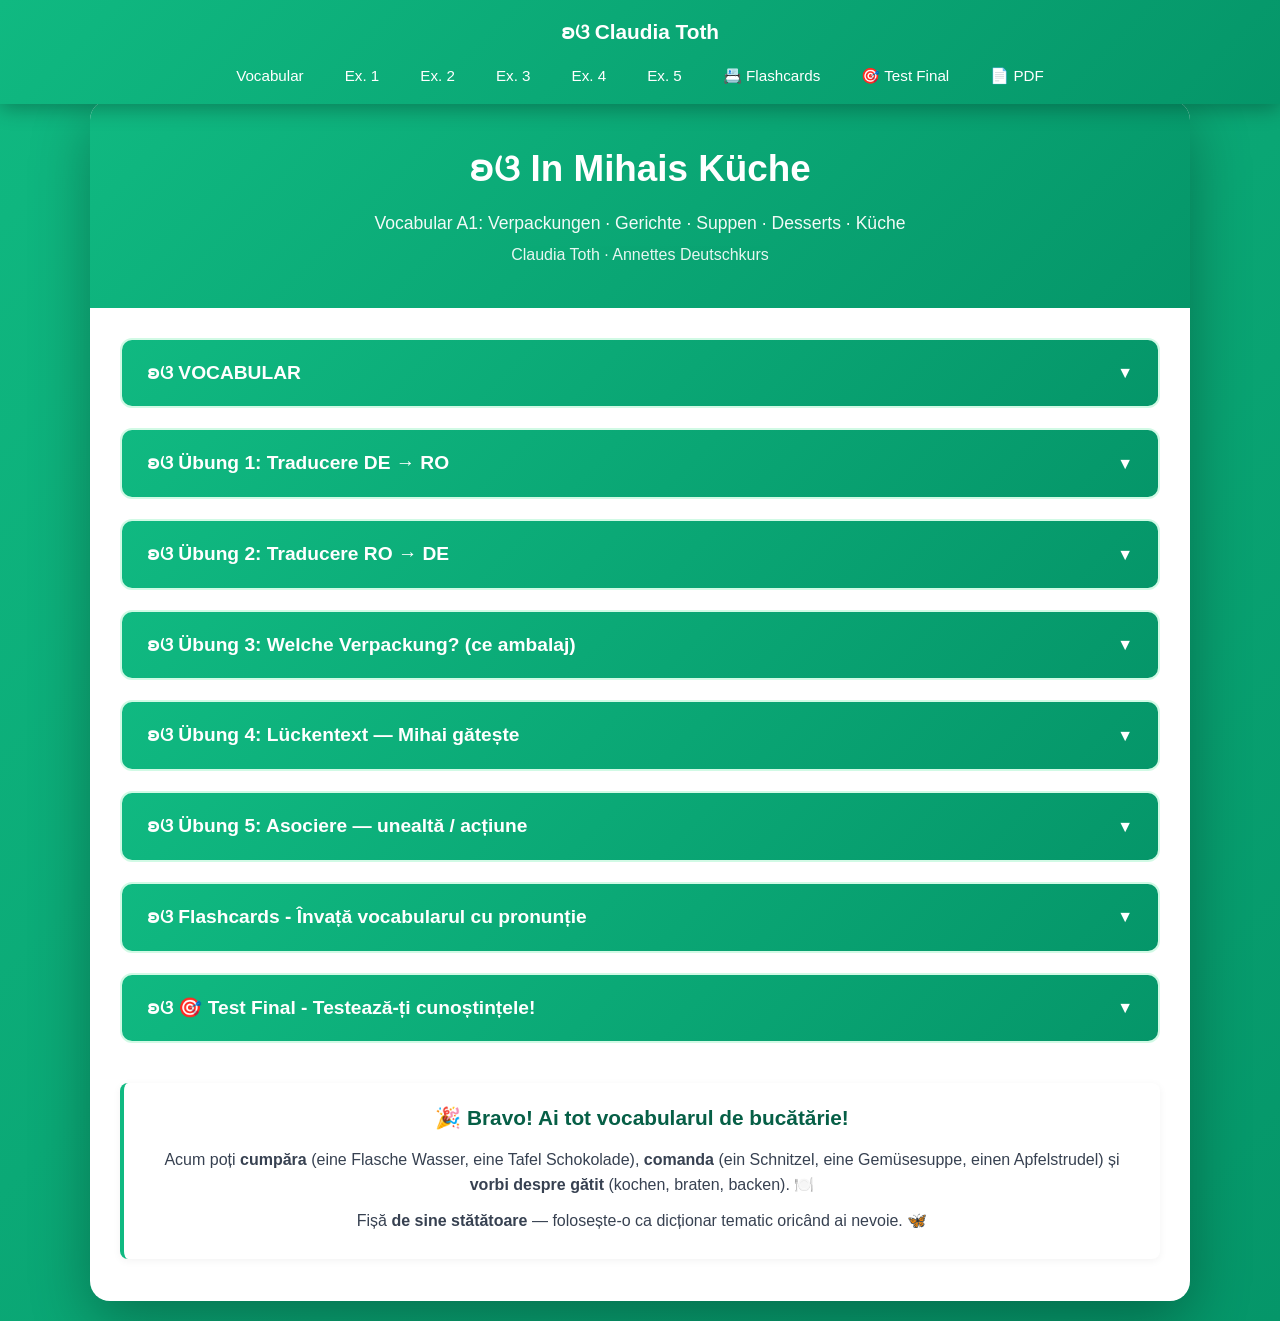
==== index.html @ 11951e8f "In Mihais Küche (A1): fișă vocabular — Verpackungen + Gerichte + Suppen + Desserts + Küche" ====
<!DOCTYPE html>
<html lang="ro">
<head>
    <meta charset="UTF-8">
    <meta name="robots" content="noindex, nofollow">
    <meta name="viewport" content="width=device-width, initial-scale=1.0">
    <title>In Mihais Küche — Essen & Verpackungen · A1 · Annettes Deutschkurs</title>
    <meta property="og:title" content="A1 — In Mihais Küche · Verpackungen, Gerichte, Suppen, Desserts · Annettes Deutschkurs">
    <meta property="og:description" content="Vocabular A1 de bucătărie: ambalaje + feluri principale + supe + deserturi + ustensile + verbe · Claudia Toth">
    <meta property="og:type" content="website">
    <meta property="og:locale" content="ro_RO">
    <meta name="description" content="Fișă A1 vocabular: Verpackungen, Hauptgerichte, Suppen, Desserts, Küchengeräte, Verben · Claudia Toth">
    <link rel="stylesheet" href="styles.css">
</head>
<body>
    <nav class="navbar">
        <a href="#top" class="navbar-logo">ʚଓ Claudia Toth</a>
        <ul class="navbar-menu">
            <li><a href="#teorie" onclick="openSection(0)">Vocabular</a></li>
            <li><a href="#ex1" onclick="openSection(1)">Ex. 1</a></li>
            <li><a href="#ex2" onclick="openSection(2)">Ex. 2</a></li>
            <li><a href="#ex3" onclick="openSection(3)">Ex. 3</a></li>
            <li><a href="#ex4" onclick="openSection(4)">Ex. 4</a></li>
            <li><a href="#ex5" onclick="openSection(5)">Ex. 5</a></li>
            <li><a href="#flashcards" onclick="openSection(6)">📇 Flashcards</a></li>
            <li><a href="#final-test" onclick="openSection(7)">🎯 Test Final</a></li>
            <li><a href="in-mihais-kueche.pdf" download>📄 PDF</a></li>
        </ul>
    </nav>

    <div class="container" id="top">
        <div class="header">
            <h1>ʚଓ In Mihais Küche</h1>
            <p class="subtitle">Vocabular A1: Verpackungen · Gerichte · Suppen · Desserts · Küche</p>
            <p>Claudia Toth · Annettes Deutschkurs</p>
        </div>

        <div class="content">
            <div class="section" id="teorie">
                <div class="section-header" onclick="toggleMainSection(0)">
                    <h3>ʚଓ VOCABULAR</h3>
                    <span class="arrow">▼</span>
                </div>
                <div class="section-content" id="main-section-0">
                    <div id="theory-container"></div>
                </div>
            </div>

            <div class="section" id="ex1">
                <div class="section-header" onclick="toggleMainSection(1)">
                    <h3>ʚଓ Übung 1: Traducere DE → RO</h3>
                    <span class="arrow">▼</span>
                </div>
                <div class="section-content" id="main-section-1">
                    <div id="ex1-container"></div>
                    <div class="btn-container">
                        <button class="btn btn-check" onclick="checkExercise(1)">✓ Verifica</button>
                        <button class="btn btn-reset" onclick="resetExercise(1)">↻ Reseteaza</button>
                    </div>
                    <div class="score" id="score-1"></div>
                </div>
            </div>

            <div class="section" id="ex2">
                <div class="section-header" onclick="toggleMainSection(2)">
                    <h3>ʚଓ Übung 2: Traducere RO → DE</h3>
                    <span class="arrow">▼</span>
                </div>
                <div class="section-content" id="main-section-2">
                    <div id="ex2-container"></div>
                    <div class="btn-container">
                        <button class="btn btn-check" onclick="checkExercise(2)">✓ Verifica</button>
                        <button class="btn btn-reset" onclick="resetExercise(2)">↻ Reseteaza</button>
                    </div>
                    <div class="score" id="score-2"></div>
                </div>
            </div>

            <div class="section" id="ex3">
                <div class="section-header" onclick="toggleMainSection(3)">
                    <h3>ʚଓ Übung 3: Welche Verpackung? (ce ambalaj)</h3>
                    <span class="arrow">▼</span>
                </div>
                <div class="section-content" id="main-section-3">
                    <div id="ex3-container"></div>
                    <div class="btn-container">
                        <button class="btn btn-check" onclick="checkExercise(3)">✓ Verifica</button>
                        <button class="btn btn-reset" onclick="resetExercise(3)">↻ Reseteaza</button>
                    </div>
                    <div class="score" id="score-3"></div>
                </div>
            </div>

            <div class="section" id="ex4">
                <div class="section-header" onclick="toggleMainSection(4)">
                    <h3>ʚଓ Übung 4: Lückentext — Mihai gătește</h3>
                    <span class="arrow">▼</span>
                </div>
                <div class="section-content" id="main-section-4">
                    <div id="ex4-container"></div>
                    <div class="btn-container">
                        <button class="btn btn-check" onclick="checkExercise(4)">✓ Verifica</button>
                        <button class="btn btn-reset" onclick="resetExercise(4)">↻ Reseteaza</button>
                    </div>
                    <div class="score" id="score-4"></div>
                </div>
            </div>

            <div class="section" id="ex5">
                <div class="section-header" onclick="toggleMainSection(5)">
                    <h3>ʚଓ Übung 5: Asociere — unealtă / acțiune</h3>
                    <span class="arrow">▼</span>
                </div>
                <div class="section-content" id="main-section-5">
                    <div id="ex5-container"></div>
                    <div class="btn-container">
                        <button class="btn btn-check" onclick="checkExercise(5)">✓ Verifica</button>
                        <button class="btn btn-reset" onclick="resetExercise(5)">↻ Reseteaza</button>
                    </div>
                    <div class="score" id="score-5"></div>
                </div>
            </div>

            <div class="section" id="flashcards">
                <div class="section-header" onclick="toggleMainSection(6)">
                    <h3>ʚଓ Flashcards - Învață vocabularul cu pronunție</h3>
                    <span class="arrow">▼</span>
                </div>
                <div class="section-content" id="main-section-6">
                    <div id="flashcards-container"></div>
                </div>
            </div>

            <div class="section" id="final-test">
                <div class="section-header" onclick="toggleMainSection(7)">
                    <h3>ʚଓ 🎯 Test Final - Testează-ți cunoștințele!</h3>
                    <span class="arrow">▼</span>
                </div>
                <div class="section-content" id="main-section-7">
                    <div id="final-test-container"></div>
                </div>
            </div>

            <div class="theory-box" style="text-align: center; margin-top: 40px;">
                <p style="font-size: 1.3rem; font-weight: bold; color: #065f46;">🎉 Bravo! Ai tot vocabularul de bucătărie!</p>
                <p style="margin-top: 12px;">Acum poți <strong>cumpăra</strong> (eine Flasche Wasser, eine Tafel Schokolade), <strong>comanda</strong> (ein Schnitzel, eine Gemüsesuppe, einen Apfelstrudel) și <strong>vorbi despre gătit</strong> (kochen, braten, backen). 🍽️</p>
                <p style="margin-top: 10px;">Fișă <strong>de sine stătătoare</strong> — folosește-o ca dicționar tematic oricând ai nevoie. 🦋</p>
            </div>
        </div>
    </div>

    <script src="theory.js"></script>
    <script src="exercises.js"></script>
    <script src="flashcards.js"></script>
    <script src="final-test.js"></script>
    <script src="main.js"></script>
</body>
</html>
---- styles.css ----
/* ============================================
   CLAUDIA TOTH - NOMEN-VERB-VERBINDUNGEN
   Design verde profesional · Mobile responsive
   ============================================ */

* {
    margin: 0;
    padding: 0;
    box-sizing: border-box;
}

body {
    font-family: 'Segoe UI', Tahoma, Geneva, Verdana, sans-serif;
    background: linear-gradient(135deg, #10b981 0%, #059669 100%);
    line-height: 1.6;
    padding: 0;
    padding-top: 80px;
    min-height: 100vh;
    color: #374151;
}

/* ============================================
   NAVIGATION BAR
   ============================================ */
.navbar {
    position: fixed;
    top: 0;
    left: 0;
    right: 0;
    background: linear-gradient(135deg, #10b981 0%, #059669 100%);
    padding: 15px 30px;
    box-shadow: 0 4px 20px rgba(0,0,0,0.3);
    z-index: 1000;
    display: flex;
    flex-direction: column;
    gap: 15px;
    align-items: center;
    justify-content: center;
}

.navbar-logo {
    color: white;
    font-size: 1.3rem;
    font-weight: bold;
    text-decoration: none;
}

.navbar-menu {
    display: flex;
    gap: 5px;
    list-style: none;
    align-items: center;
    flex-wrap: wrap;
    justify-content: center;
}

.navbar-menu a {
    color: white;
    text-decoration: none;
    padding: 10px 18px;
    border-radius: 8px;
    transition: all 0.3s;
    font-size: 0.95rem;
    font-weight: 500;
}

.navbar-menu a:hover {
    background: rgba(255,255,255,0.2);
    transform: translateY(-2px);
}

/* ============================================
   CONTAINER PRINCIPAL
   ============================================ */
.container {
    max-width: 1100px;
    margin: 20px auto;
    background: white;
    border-radius: 20px;
    box-shadow: 0 20px 60px rgba(0,0,0,0.3);
    overflow: hidden;
}

.header {
    background: linear-gradient(135deg, #10b981 0%, #059669 100%);
    color: white;
    padding: 40px 30px;
    text-align: center;
}

.header h1 {
    font-size: 2.3rem;
    margin-bottom: 10px;
}

.header .subtitle {
    font-size: 1.1rem;
    opacity: 0.95;
    margin-bottom: 5px;
}

.header p {
    font-size: 1rem;
    opacity: 0.9;
}

.content {
    padding: 30px;
}

/* ============================================
   SECȚIUNI (Teorie + Exerciții)
   ============================================ */
.section {
    margin-bottom: 20px;
    scroll-margin-top: 100px;
    border-radius: 12px;
    overflow: hidden;
    border: 2px solid #d1fae5;
}

.section-header {
    background: linear-gradient(135deg, #10b981 0%, #059669 100%);
    color: white;
    padding: 18px 25px;
    cursor: pointer;
    display: flex;
    justify-content: space-between;
    align-items: center;
    transition: all 0.3s;
}

.section-header:hover {
    background: linear-gradient(135deg, #059669 0%, #047857 100%);
}

.section-header h3 {
    font-size: 1.2rem;
}

.arrow {
    transition: transform 0.3s;
    font-size: 1rem;
}

.arrow.rotated {
    transform: rotate(180deg);
}

.section-content {
    display: none;
    padding: 25px;
    background: #f0fdf4;
}

.section-content.active {
    display: block;
    animation: fadeIn 0.4s ease-in-out;
}

@keyframes fadeIn {
    from { opacity: 0; transform: translateY(-5px); }
    to { opacity: 1; transform: translateY(0); }
}

/* ============================================
   SUB-SECȚIUNI (în Teorie)
   ============================================ */
.sub-section {
    margin-bottom: 12px;
    border-radius: 10px;
    overflow: hidden;
    border: 1px solid #a7f3d0;
    background: white;
}

.sub-section-header {
    background: #d1fae5;
    color: #065f46;
    padding: 12px 18px;
    cursor: pointer;
    display: flex;
    justify-content: space-between;
    align-items: center;
    font-weight: 600;
    transition: background 0.3s;
    gap: 10px;
}

.sub-section-header > span:first-child {
    flex: 1;
}

.sub-section-header:hover {
    background: #a7f3d0;
}

/* ============================================
   AUDIO PLAYER (Play / Stop la fiecare subtitlu)
   ============================================ */
.audio-player {
    display: flex;
    align-items: center;
}

.audio-btn {
    background: #10b981;
    color: white;
    border: none;
    width: 36px;
    height: 36px;
    border-radius: 50%;
    cursor: pointer;
    font-size: 0.9rem;
    transition: all 0.3s;
    display: flex;
    align-items: center;
    justify-content: center;
    padding: 0;
    box-shadow: 0 2px 6px rgba(16, 185, 129, 0.3);
}

.audio-btn:hover {
    background: #059669;
    transform: scale(1.1);
    box-shadow: 0 4px 10px rgba(16, 185, 129, 0.5);
}

.audio-btn:active {
    transform: scale(0.95);
}

.lesson-audio {
    display: flex;
    align-items: center;
    gap: 12px;
    margin-bottom: 18px;
    padding: 10px 14px;
    background: #f0fdf4;
    border-left: 4px solid #10b981;
    border-radius: 6px;
}

.lesson-audio-label {
    color: #065f46;
    font-weight: 600;
    font-size: 0.95rem;
}

.sub-arrow {
    transition: transform 0.3s;
}

.sub-arrow.rotated {
    transform: rotate(180deg);
}

.sub-section-content {
    display: none;
    padding: 18px;
    background: white;
}

.sub-section-content.active {
    display: block;
}

/* ============================================
   THEORY BOX
   ============================================ */
.theory-box {
    background: white;
    border-left: 4px solid #10b981;
    padding: 18px 22px;
    margin: 12px 0;
    border-radius: 8px;
    box-shadow: 0 2px 8px rgba(0,0,0,0.05);
}

.theory-box h4 {
    color: #065f46;
    margin-bottom: 10px;
    font-size: 1.1rem;
}

.theory-box p {
    margin-bottom: 8px;
}

.theory-box ul {
    margin-left: 20px;
    margin-top: 8px;
}

.theory-box li {
    margin-bottom: 6px;
}

/* Exemple în context */
.example-box {
    background: #ecfdf5;
    border: 1px dashed #10b981;
    padding: 12px 16px;
    border-radius: 8px;
    margin: 10px 0;
    font-style: italic;
}

.example-box .de {
    color: #065f46;
    font-weight: 600;
    font-style: normal;
}

.example-box .ro {
    color: #6b7280;
    font-size: 0.95rem;
    margin-top: 4px;
}

/* Tabele teorie */
.theory-table {
    width: 100%;
    border-collapse: collapse;
    margin: 12px 0;
    background: white;
    border-radius: 8px;
    overflow: hidden;
    box-shadow: 0 2px 6px rgba(0,0,0,0.05);
}

.theory-table th {
    background: #10b981;
    color: white;
    padding: 12px;
    text-align: left;
    font-weight: 600;
}

.theory-table td {
    padding: 10px 12px;
    border-bottom: 1px solid #d1fae5;
}

.theory-table tr:last-child td {
    border-bottom: none;
}

.theory-table tr:nth-child(even) {
    background: #f0fdf4;
}

.theory-table .verb {
    color: #059669;
    font-weight: bold;
}

.theory-table .nomen {
    color: #065f46;
    font-weight: 600;
}

.theory-table .ro-text {
    color: #6b7280;
    font-style: italic;
    font-size: 0.95rem;
}

/* ============================================
   GRAMMAR TABLE — pentru tabele conjugare/expresii cu spațiu generos
   ============================================ */
.grammar-table {
    width: 100%;
    border-collapse: separate;
    border-spacing: 0;
    margin: 14px 0;
    background: white;
    border-radius: 8px;
    overflow: hidden;
    box-shadow: 0 1px 3px rgba(16, 185, 129, 0.1);
    table-layout: auto;
}

.grammar-table th {
    background: #10b981;
    color: white;
    padding: 12px 16px;
    text-align: left;
    font-weight: 600;
    white-space: nowrap;
    vertical-align: top;
}

.grammar-table td {
    padding: 12px 16px;
    border-bottom: 1px solid #d1fae5;
    vertical-align: top;
    line-height: 1.5;
}

.grammar-table tr:last-child td {
    border-bottom: none;
}

.grammar-table tr:nth-child(even) {
    background: #f0fdf4;
}

/* Prima coloană (Pronume / Expresie) — nu se rupe pe 2 rânduri */
.grammar-table td:first-child {
    white-space: nowrap;
    padding-right: 22px;
}

/* Pe mobil — păstrăm padding generos */
@media (max-width: 600px) {
    .grammar-table {
        font-size: 0.9rem;
    }
    .grammar-table th,
    .grammar-table td {
        padding: 10px 12px;
    }
    .grammar-table td:first-child {
        padding-right: 14px;
    }
}

/* ============================================
   EXERCIȚII
   ============================================ */
.exercise-instruction {
    background: #fffbeb;
    border-left: 4px solid #f59e0b;
    padding: 12px 18px;
    margin-bottom: 18px;
    border-radius: 8px;
    color: #78350f;
}

.exercise-item {
    background: white;
    padding: 15px 18px;
    margin-bottom: 12px;
    border-radius: 10px;
    display: flex;
    align-items: flex-start;
    gap: 12px;
    flex-wrap: wrap;
    box-shadow: 0 2px 6px rgba(0,0,0,0.05);
}

.exercise-number {
    background: #10b981;
    color: white;
    width: 30px;
    height: 30px;
    border-radius: 50%;
    display: flex;
    align-items: center;
    justify-content: center;
    font-weight: bold;
    flex-shrink: 0;
    font-size: 0.9rem;
}

.input-group {
    flex: 1;
    min-width: 200px;
    display: flex;
    flex-direction: column;
    gap: 6px;
}

.input-group label {
    color: #374151;
    font-size: 1rem;
    line-height: 1.5;
}

.input-group .nomen-highlight {
    color: #065f46;
    font-weight: bold;
    background: #d1fae5;
    padding: 2px 8px;
    border-radius: 5px;
}

.input-group input[type="text"],
.input-group select {
    padding: 10px 14px;
    border: 2px solid #d1fae5;
    border-radius: 8px;
    font-size: 1rem;
    font-family: inherit;
    transition: all 0.3s;
    background: white;
}

.input-group input[type="text"]:focus,
.input-group select:focus {
    outline: none;
    border-color: #10b981;
    box-shadow: 0 0 0 3px rgba(16, 185, 129, 0.15);
}

/* Multiple choice */
.mc-options {
    display: flex;
    flex-direction: column;
    gap: 8px;
    margin-top: 8px;
}

.mc-option {
    display: flex;
    align-items: center;
    gap: 10px;
    padding: 8px 12px;
    border-radius: 8px;
    transition: background 0.2s;
    cursor: pointer;
}

.mc-option:hover {
    background: #f0fdf4;
}

.mc-option input[type="radio"] {
    cursor: pointer;
    width: 18px;
    height: 18px;
    accent-color: #10b981;
}

.mc-option label {
    cursor: pointer;
    flex: 1;
}

/* Feedback */
.feedback {
    width: 100%;
    margin-top: 8px;
    padding: 0;
    font-size: 0.95rem;
    border-radius: 6px;
    transition: all 0.3s;
}

.feedback.correct {
    background: #d1fae5;
    color: #065f46;
    padding: 10px 14px;
    border-left: 3px solid #10b981;
}

.feedback.incorrect {
    background: #fee2e2;
    color: #991b1b;
    padding: 10px 14px;
    border-left: 3px solid #ef4444;
}

.feedback.correct::before {
    content: "✓ Richtig! ";
    font-weight: bold;
}

.feedback.incorrect::before {
    content: "✗ Falsch. ";
    font-weight: bold;
}

/* ============================================
   BUTOANE
   ============================================ */
.btn-container {
    display: flex;
    gap: 15px;
    justify-content: center;
    margin: 30px 0;
    flex-wrap: wrap;
}

.btn {
    padding: 14px 32px;
    border: none;
    border-radius: 10px;
    font-size: 1rem;
    font-weight: 600;
    cursor: pointer;
    transition: all 0.3s;
    font-family: inherit;
}

.btn-check {
    background: linear-gradient(135deg, #10b981 0%, #059669 100%);
    color: white;
}

.btn-check:hover {
    transform: translateY(-2px);
    box-shadow: 0 8px 20px rgba(16, 185, 129, 0.4);
}

.btn-reset {
    background: #6b7280;
    color: white;
}

.btn-reset:hover {
    background: #4b5563;
    transform: translateY(-2px);
    box-shadow: 0 8px 20px rgba(107, 114, 128, 0.4);
}

/* ============================================
   SCOR
   ============================================ */
.score {
    display: none;
    background: linear-gradient(135deg, #10b981 0%, #059669 100%);
    color: white;
    padding: 25px;
    border-radius: 12px;
    text-align: center;
    margin: 20px 0;
    scroll-margin-top: 100px;
}

.score.show {
    display: block;
    animation: fadeIn 0.5s;
}

.score-value {
    font-size: 2rem;
    font-weight: bold;
    margin-bottom: 10px;
}

.score-message {
    font-size: 1.1rem;
}

/* ============================================
   FLASHCARDS
   ============================================ */
.flashcard-counter {
    text-align: center;
    margin-bottom: 15px;
    color: #065f46;
    font-weight: 600;
}

.flashcard {
    background: white;
    border-radius: 16px;
    padding: 50px 30px;
    min-height: 220px;
    display: flex;
    align-items: center;
    justify-content: center;
    text-align: center;
    cursor: pointer;
    box-shadow: 0 4px 15px rgba(0,0,0,0.1);
    transition: transform 0.3s;
    position: relative;
    border: 3px solid #10b981;
}

.flashcard:hover {
    transform: scale(1.02);
}

.flashcard-content {
    width: 100%;
}

.flashcard .de {
    font-size: 1.8rem;
    color: #065f46;
    font-weight: bold;
    margin-bottom: 10px;
}

.flashcard .ro {
    font-size: 1.2rem;
    color: #6b7280;
    font-style: italic;
    display: none;
}

.flashcard.flipped .ro {
    display: block;
    animation: fadeIn 0.3s;
}

.flashcard-hint {
    position: absolute;
    bottom: 12px;
    left: 0;
    right: 0;
    color: #9ca3af;
    font-size: 0.85rem;
}

.flashcard-audio-btn {
    position: absolute;
    top: 15px;
    right: 15px;
    background: #10b981;
    color: white;
    border: none;
    width: 40px;
    height: 40px;
    border-radius: 50%;
    font-size: 1.2rem;
    cursor: pointer;
    transition: all 0.3s;
    display: flex;
    align-items: center;
    justify-content: center;
}

.flashcard-audio-btn:hover {
    background: #059669;
    transform: scale(1.1);
}

.flashcard-controls {
    display: flex;
    justify-content: space-between;
    gap: 15px;
    margin-top: 20px;
}

.flashcard-btn {
    flex: 1;
    background: linear-gradient(135deg, #10b981 0%, #059669 100%);
    color: white;
    padding: 12px;
    border: none;
    border-radius: 8px;
    cursor: pointer;
    font-size: 1rem;
    font-weight: 600;
    transition: all 0.3s;
    font-family: inherit;
}

.flashcard-btn:hover {
    transform: translateY(-2px);
    box-shadow: 0 4px 12px rgba(16, 185, 129, 0.4);
}

.flashcard-btn:disabled {
    background: #d1d5db;
    cursor: not-allowed;
    transform: none;
    box-shadow: none;
}

/* ============================================
   MOBILE RESPONSIVE
   ============================================ */
@media (max-width: 768px) {
    body {
        padding: 0;
        padding-top: 140px;
    }

    .navbar {
        padding: 15px;
    }

    .navbar-menu a {
        padding: 8px 12px;
        font-size: 0.85rem;
    }

    .container {
        margin: 10px;
        border-radius: 12px;
    }

    .header h1 {
        font-size: 1.6rem;
    }

    .header .subtitle {
        font-size: 0.95rem;
    }

    .content {
        padding: 15px;
    }

    .section-header h3 {
        font-size: 1rem;
    }

    .exercise-item {
        padding: 12px;
    }

    .input-group {
        min-width: 100%;
    }

    .btn {
        padding: 12px 24px;
        font-size: 0.95rem;
    }

    .flashcard {
        padding: 35px 20px;
        min-height: 180px;
    }

    .flashcard .de {
        font-size: 1.4rem;
    }

    .flashcard .ro {
        font-size: 1rem;
    }

    .theory-table {
        font-size: 0.9rem;
    }

    .theory-table th,
    .theory-table td {
        padding: 8px;
    }
}

/* ============================================
   TRADUCERI ROMÂNĂ sub fiecare propoziție germană
   Permanent vizibile sub tabelele de teorie
   ============================================ */
.ro-translation {
    display: inline-block;
    color: #6b7280;
    font-style: italic;
    font-size: 0.88rem;
    font-weight: normal;
    line-height: 1.4;
    margin-top: 4px;
    padding-left: 8px;
    border-left: 2px solid #fcd34d;
}

/* ============================================
   TEST FINAL - Wizard Style
   ============================================ */

/* Intro section */
.test-intro {
    background: white;
    padding: 30px;
    border-radius: 12px;
    text-align: center;
    box-shadow: 0 2px 8px rgba(0,0,0,0.05);
}

.test-intro h3 {
    color: #065f46;
    font-size: 1.5rem;
    margin-bottom: 15px;
}

.test-intro p {
    color: #374151;
    margin-bottom: 15px;
}

.test-info-list {
    list-style: none;
    padding: 0;
    margin: 20px auto;
    max-width: 500px;
    text-align: left;
}

.test-info-list li {
    padding: 8px 0;
    color: #374151;
}

.btn-large {
    padding: 16px 40px !important;
    font-size: 1.1rem !important;
    margin-top: 15px;
}

/* Wizard - container principal */
.test-wizard {
    background: white;
    padding: 30px;
    border-radius: 12px;
    box-shadow: 0 2px 8px rgba(0,0,0,0.05);
}

/* Progress bar */
.test-progress {
    margin-bottom: 25px;
}

.test-progress-info {
    display: flex;
    justify-content: space-between;
    margin-bottom: 10px;
    font-weight: 600;
    color: #065f46;
    flex-wrap: wrap;
    gap: 10px;
}

.test-progress-bar {
    height: 12px;
    background: #d1fae5;
    border-radius: 6px;
    overflow: hidden;
}

.test-progress-fill {
    height: 100%;
    background: linear-gradient(90deg, #10b981 0%, #059669 100%);
    transition: width 0.4s ease;
    border-radius: 6px;
    box-shadow: 0 0 8px rgba(16, 185, 129, 0.4);
}

/* Întrebarea curentă */
.test-question {
    background: #f0fdf4;
    padding: 25px;
    border-radius: 10px;
    margin-bottom: 20px;
    border: 2px solid #d1fae5;
}

.test-question-label {
    color: #065f46;
    font-weight: 600;
    font-size: 1.05rem;
    margin-bottom: 15px;
}

.test-question-content {
    font-size: 1.15rem;
    color: #374151;
    line-height: 1.8;
    margin-bottom: 12px;
}

.test-blank {
    background: #fef3c7;
    padding: 4px 16px;
    border-radius: 6px;
    border: 2px dashed #f59e0b;
    color: #78350f;
    font-weight: bold;
    margin-right: 8px;
}

.test-translation {
    display: block;
    color: #6b7280;
    font-style: italic;
    margin: 10px 0;
    font-size: 0.95rem;
}

.test-ro-text {
    background: #fff7ed;
    padding: 15px;
    border-radius: 8px;
    border-left: 4px solid #f59e0b;
    color: #78350f;
    font-weight: 500;
}

.test-input {
    width: 100%;
    padding: 12px 16px;
    border: 2px solid #d1fae5;
    border-radius: 8px;
    font-size: 1.05rem;
    font-family: inherit;
    transition: all 0.3s;
    background: white;
    margin-top: 10px;
}

.test-input:focus {
    outline: none;
    border-color: #10b981;
    box-shadow: 0 0 0 3px rgba(16, 185, 129, 0.15);
}

.test-mc {
    margin-top: 15px;
}

.test-mc .mc-option {
    background: white;
    padding: 12px 16px;
    border-radius: 8px;
    margin-bottom: 8px;
    border: 2px solid #d1fae5;
    transition: all 0.2s;
}

.test-mc .mc-option:hover {
    border-color: #10b981;
    background: #f0fdf4;
}

/* Controale wizard */
.test-controls {
    display: flex;
    gap: 12px;
    justify-content: space-between;
    margin-top: 25px;
    flex-wrap: wrap;
}

.btn-secondary {
    background: #6b7280;
    color: white;
}

.btn-secondary:hover {
    background: #4b5563;
    transform: translateY(-2px);
    box-shadow: 0 4px 12px rgba(107, 114, 128, 0.4);
}

.btn:disabled {
    opacity: 0.5;
    cursor: not-allowed;
    transform: none !important;
    box-shadow: none !important;
}

/* Buton ÎNAPOI LA TEORIE */
.btn-back {
    background: linear-gradient(135deg, #6366f1 0%, #4f46e5 100%);
    color: white;
}

.btn-back:hover {
    transform: translateY(-2px);
    box-shadow: 0 8px 20px rgba(99, 102, 241, 0.4);
}

.test-back-top {
    margin-bottom: 20px;
}

/* REZULTATE */
.test-results {
    background: white;
    padding: 30px;
    border-radius: 12px;
    box-shadow: 0 2px 8px rgba(0,0,0,0.05);
}

.test-result-card {
    text-align: center;
    padding: 30px;
    border-radius: 16px;
    margin-bottom: 25px;
}

.test-result-card.passed {
    background: linear-gradient(135deg, #10b981 0%, #059669 100%);
    color: white;
}

.test-result-card.failed {
    background: linear-gradient(135deg, #ef4444 0%, #dc2626 100%);
    color: white;
}

.test-result-emoji {
    font-size: 4rem;
    margin-bottom: 10px;
}

.test-result-badge {
    font-size: 1.3rem;
    font-weight: bold;
    letter-spacing: 2px;
    margin-bottom: 15px;
    opacity: 0.95;
}

.test-result-score {
    font-size: 3rem;
    font-weight: bold;
    margin-bottom: 5px;
}

.test-result-percentage {
    font-size: 2.5rem;
    font-weight: bold;
    margin-bottom: 20px;
    opacity: 0.9;
}

.test-result-message {
    font-size: 1rem;
    line-height: 1.6;
    max-width: 550px;
    margin: 0 auto;
    padding: 0 15px;
}

.pass-mark, .fail-mark {
    margin-top: 20px;
    padding: 12px;
    background: rgba(255,255,255,0.2);
    border-radius: 8px;
    font-weight: 600;
    font-size: 0.95rem;
}

/* Stats categorii */
.test-stats {
    background: #f0fdf4;
    padding: 20px;
    border-radius: 10px;
    margin-bottom: 20px;
    border-left: 4px solid #10b981;
}

.test-stats h4 {
    color: #065f46;
    margin-bottom: 12px;
}

.test-stats ul {
    list-style: none;
    padding: 0;
}

.test-stats li {
    padding: 8px 0;
    border-bottom: 1px solid #d1fae5;
    color: #374151;
}

.test-stats li:last-child {
    border-bottom: none;
}

/* Greșeli */
.test-mistakes {
    background: #fef2f2;
    padding: 20px;
    border-radius: 10px;
    margin-bottom: 20px;
    border-left: 4px solid #ef4444;
}

.test-mistakes h4 {
    color: #991b1b;
    margin-bottom: 15px;
}

.mistake-item {
    background: white;
    padding: 12px 15px;
    border-radius: 8px;
    margin-bottom: 10px;
    line-height: 1.6;
}

/* Acțiuni finale */
.test-final-actions {
    display: flex;
    gap: 15px;
    justify-content: center;
    flex-wrap: wrap;
    margin-top: 25px;
}

/* Mobile responsive pentru test */
@media (max-width: 768px) {
    .test-intro,
    .test-wizard,
    .test-results {
        padding: 20px 15px;
    }
    
    .test-question {
        padding: 18px 15px;
    }
    
    .test-question-content {
        font-size: 1rem;
    }
    
    .test-result-emoji {
        font-size: 3rem;
    }
    
    .test-result-score {
        font-size: 2.2rem;
    }
    
    .test-result-percentage {
        font-size: 1.8rem;
    }
    
    .test-controls {
        flex-direction: column;
    }
    
    .test-controls .btn {
        width: 100%;
    }
}

/* ============================================
   A1.1 — Stiluri pentru personaje și dialoguri
   ============================================ */

/* Cast banner (toate 6 personajele la început de lecție) */
.cast-banner {
    background: linear-gradient(135deg, #ecfdf5 0%, #d1fae5 100%);
    border: 2px solid #10B981;
    border-radius: 12px;
    padding: 16px;
    margin: 20px 0;
    text-align: center;
}
.cast-banner h4 {
    color: #065f46;
    margin: 0 0 12px;
    font-size: 1.1rem;
}
.cast-grid {
    display: grid;
    grid-template-columns: repeat(6, 1fr);
    gap: 8px;
    max-width: 720px;
    margin: 0 auto;
}
.cast-card {
    background: #fff;
    border-radius: 8px;
    padding: 8px 4px;
    text-align: center;
    box-shadow: 0 1px 3px rgba(0,0,0,0.06);
}
.cast-card img {
    width: 60px;
    height: 80px;
    object-fit: contain;
    display: block;
    margin: 0 auto 4px;
}
.cast-card .name {
    font-size: 0.7rem;
    font-weight: 700;
    color: #065f46;
    line-height: 1.2;
}
.cast-card .detail {
    font-size: 0.65rem;
    color: #6b7280;
    line-height: 1.2;
    margin-top: 2px;
}

/* Dialog box (mini-conversații Annette + Andreea) */
.dialog-box {
    background: #fff;
    border: 2px solid #10B981;
    border-radius: 12px;
    padding: 16px 18px;
    margin: 14px 0;
    box-shadow: 0 2px 6px rgba(16,185,129,0.08);
}
.dialog-line {
    display: flex;
    gap: 12px;
    margin: 10px 0;
    align-items: flex-start;
}
.dialog-avatar {
    flex-shrink: 0;
    width: 50px;
    height: 65px;
    object-fit: contain;
}
.dialog-bubble {
    flex: 1;
    background: #ecfdf5;
    border-radius: 12px;
    padding: 8px 14px;
    position: relative;
}
.dialog-bubble.right {
    background: #d1fae5;
}
.dialog-speaker {
    font-weight: 700;
    color: #065f46;
    font-size: 0.85rem;
    margin-bottom: 2px;
}
.dialog-text {
    font-size: 0.95rem;
    color: #1f2937;
    line-height: 1.5;
}
.dialog-text .translation {
    display: block;
    color: #6b7280;
    font-style: italic;
    font-size: 0.82rem;
    margin-top: 3px;
}

/* Note from Andreea (co-narator) */
.andreea-note {
    background: #fffbeb;
    border-left: 4px solid #f59e0b;
    border-radius: 0 8px 8px 0;
    padding: 12px 16px;
    margin: 14px 0;
    display: flex;
    gap: 12px;
    align-items: flex-start;
}
.andreea-note-avatar {
    width: 44px;
    height: 56px;
    object-fit: contain;
    flex-shrink: 0;
}
.andreea-note-content {
    flex: 1;
}
.andreea-note-content .speaker {
    font-weight: 700;
    color: #92400e;
    font-size: 0.85rem;
    margin-bottom: 4px;
}
.andreea-note-content .speaker::before {
    content: "💚 ";
}
.andreea-note-content .text {
    color: #78350f;
    font-size: 0.92rem;
    font-style: italic;
    line-height: 1.55;
}

/* Personaj-card mic în exerciții (Wer ist das?) */
.persona-mini {
    display: inline-flex;
    flex-direction: column;
    align-items: center;
    gap: 4px;
    padding: 6px 10px;
    background: #ecfdf5;
    border: 1px solid #10B981;
    border-radius: 8px;
    cursor: pointer;
    transition: all 0.2s;
}
.persona-mini:hover {
    background: #d1fae5;
    transform: translateY(-2px);
}
.persona-mini img { width: 40px; height: 50px; object-fit: contain; }
.persona-mini .name { font-size: 0.75rem; font-weight: 700; color: #065f46; }

@media (max-width: 720px) {
    .cast-grid {
        grid-template-columns: repeat(3, 1fr);
    }
    .dialog-avatar { width: 40px; height: 52px; }
    .andreea-note-avatar { width: 36px; height: 46px; }
}
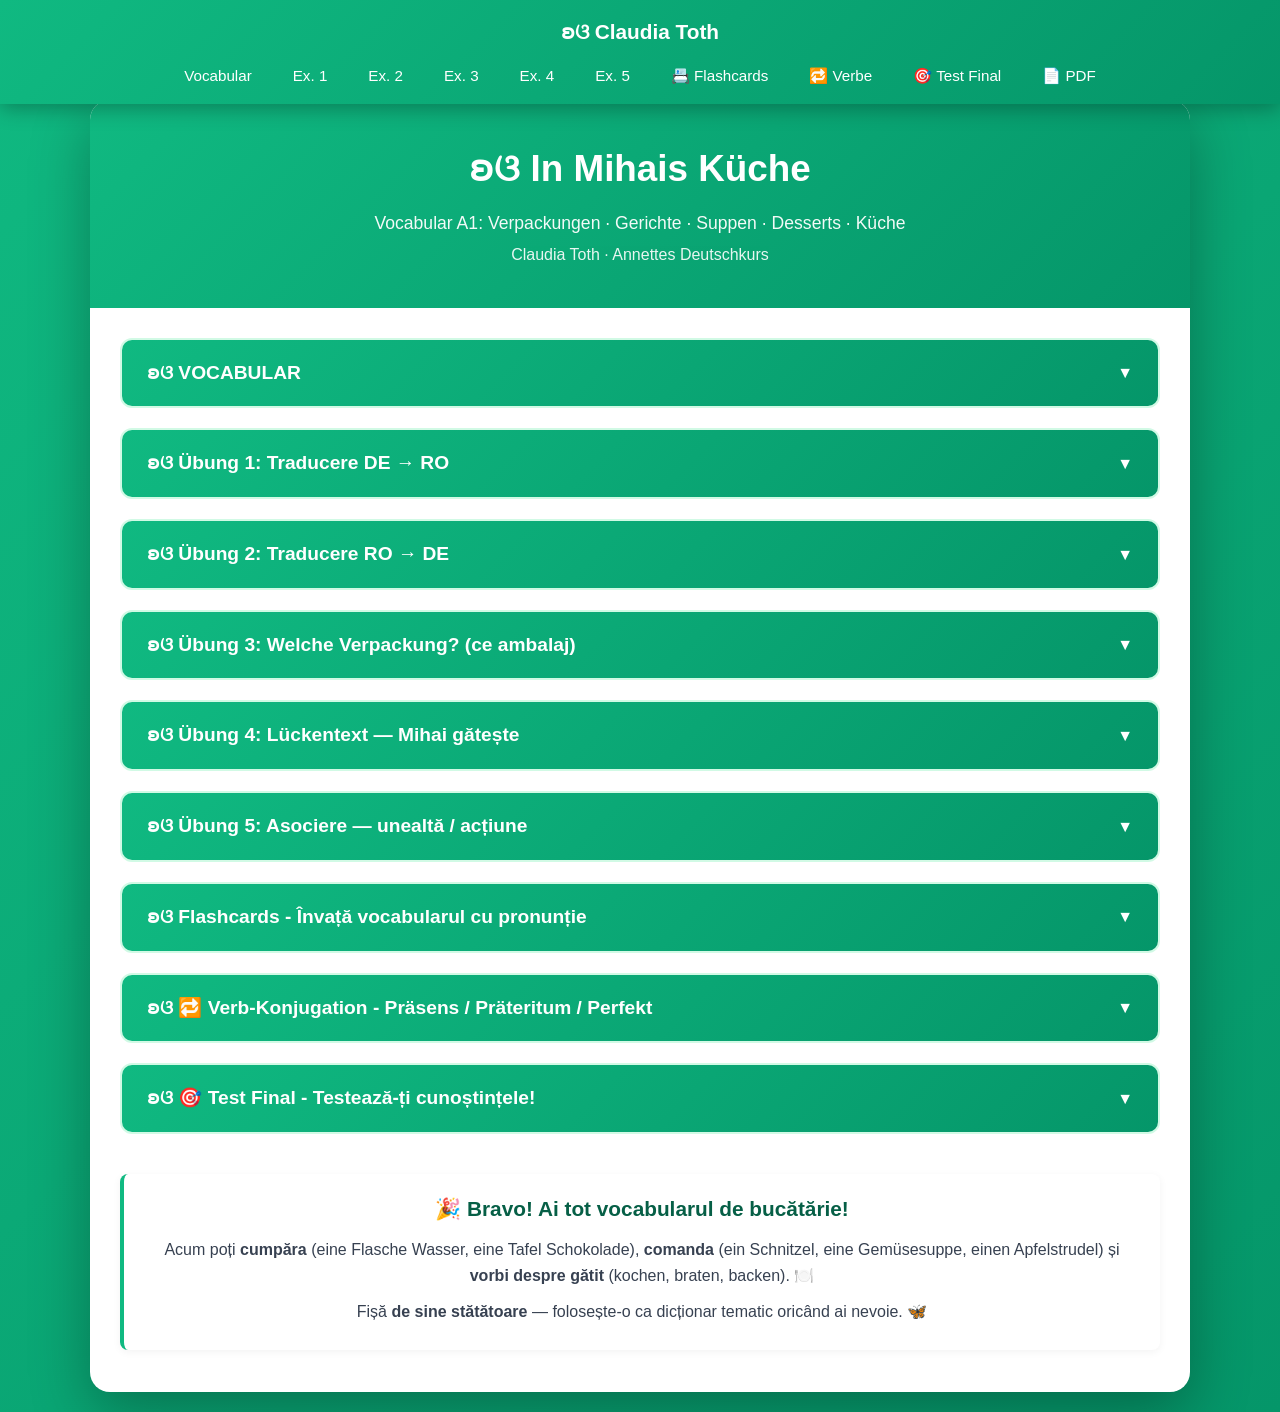
==== commit 1aa9a32b: "Pilot: secțiune Verb-Konjugation (Präsens/Präteritum/Perfekt) — 10 verbe, RO per formă, verbe tari v" ====
--- a/index.html
+++ b/index.html
@@ -23,7 +23,8 @@
             <li><a href="#ex4" onclick="openSection(4)">Ex. 4</a></li>
             <li><a href="#ex5" onclick="openSection(5)">Ex. 5</a></li>
             <li><a href="#flashcards" onclick="openSection(6)">📇 Flashcards</a></li>
-            <li><a href="#final-test" onclick="openSection(7)">🎯 Test Final</a></li>
+            <li><a href="#verbe" onclick="openSection(7)">🔁 Verbe</a></li>
+            <li><a href="#final-test" onclick="openSection(8)">🎯 Test Final</a></li>
             <li><a href="in-mihais-kueche.pdf" download>📄 PDF</a></li>
         </ul>
     </nav>
@@ -131,12 +132,22 @@
                 </div>
             </div>
 
+            <div class="section" id="verbe">
+                <div class="section-header" onclick="toggleMainSection(7)">
+                    <h3>ʚଓ 🔁 Verb-Konjugation - Präsens / Präteritum / Perfekt</h3>
+                    <span class="arrow">▼</span>
+                </div>
+                <div class="section-content" id="main-section-7">
+                    <div id="verbs-container"></div>
+                </div>
+            </div>
+
             <div class="section" id="final-test">
-                <div class="section-header" onclick="toggleMainSection(7)">
+                <div class="section-header" onclick="toggleMainSection(8)">
                     <h3>ʚଓ 🎯 Test Final - Testează-ți cunoștințele!</h3>
                     <span class="arrow">▼</span>
                 </div>
-                <div class="section-content" id="main-section-7">
+                <div class="section-content" id="main-section-8">
                     <div id="final-test-container"></div>
                 </div>
             </div>
@@ -152,6 +163,7 @@
     <script src="theory.js"></script>
     <script src="exercises.js"></script>
     <script src="flashcards.js"></script>
+    <script src="verbs.js"></script>
     <script src="final-test.js"></script>
     <script src="main.js"></script>
 </body>
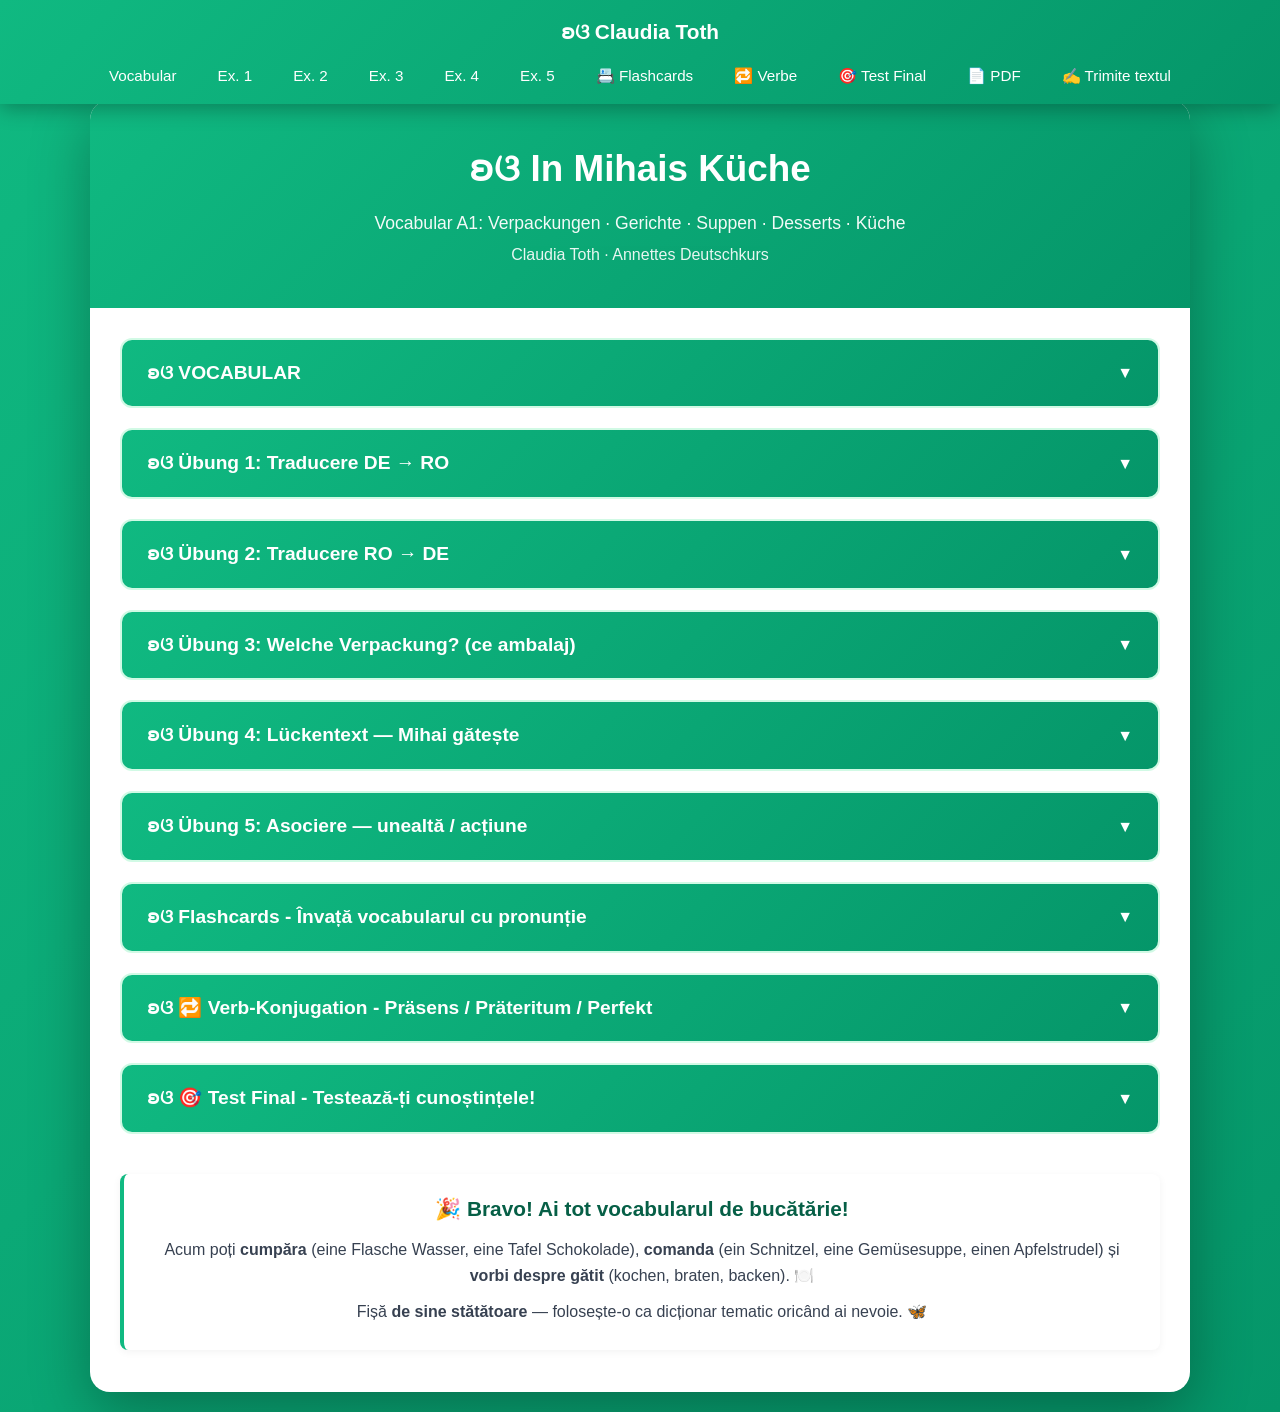
==== commit b739cb18: "Adaugă Schreibwerkstatt (zonă de scris + Google Form dedicat) Co-Authored-By: Claude Opus 4.8 <norep" ====
--- a/index.html
+++ b/index.html
@@ -26,6 +26,7 @@
             <li><a href="#verbe" onclick="openSection(7)">🔁 Verbe</a></li>
             <li><a href="#final-test" onclick="openSection(8)">🎯 Test Final</a></li>
             <li><a href="in-mihais-kueche.pdf" download>📄 PDF</a></li>
+            <li><a href="https://forms.gle/yhQkgJDSUVpQGkpk7" target="_blank" rel="noopener noreferrer">✍️ Trimite textul</a></li>
         </ul>
     </nav>
 
--- a/styles.css
+++ b/styles.css
@@ -827,12 +827,57 @@
         font-size: 1rem;
     }
 
-    .theory-table {
+    .theory-table,
+    .grammar-table {
         font-size: 0.9rem;
+        display: block;
+        overflow-x: auto;
+        white-space: nowrap;
+        -webkit-overflow-scrolling: touch;
+        max-width: 100%;
+        scrollbar-width: thin;
+        scrollbar-color: #f59e0b #fef3c7;
+        background-image: linear-gradient(to right, transparent calc(100% - 32px), rgba(245, 158, 11, 0.28) 100%);
+        background-attachment: local;
+        background-repeat: no-repeat;
+    }
+
+    .theory-table::-webkit-scrollbar,
+    .grammar-table::-webkit-scrollbar {
+        height: 6px;
+    }
+    .theory-table::-webkit-scrollbar-track,
+    .grammar-table::-webkit-scrollbar-track {
+        background: #fef3c7;
+        border-radius: 3px;
+    }
+    .theory-table::-webkit-scrollbar-thumb,
+    .grammar-table::-webkit-scrollbar-thumb {
+        background: #f59e0b;
+        border-radius: 3px;
+    }
+
+    .theory-table::before,
+    .grammar-table::before {
+        content: '👈 Glisează lateral pentru toate coloanele 👉';
+        display: block;
+        background: #fef3c7;
+        color: #92400e;
+        padding: 6px 10px;
+        font-size: 0.72rem;
+        text-align: center;
+        font-style: italic;
+        border-radius: 6px 6px 0 0;
+        white-space: nowrap;
+        border-bottom: 1px solid #f59e0b;
+        position: sticky;
+        left: 0;
     }
 
     .theory-table th,
-    .theory-table td {
+    .theory-table td,
+    .grammar-table th,
+    .grammar-table td {
         padding: 8px;
     }
 }
@@ -1392,3 +1437,22 @@
     .dialog-avatar { width: 40px; height: 52px; }
     .andreea-note-avatar { width: 36px; height: 46px; }
 }
+
+/* ===== REGULA 14 PATCH â€” touch scroll mobile (fix raportat 31 mai 2026) ===== */
+@media (max-width: 768px) {
+    .theory-table,
+    .grammar-table {
+        touch-action: pan-x !important;
+        -webkit-overflow-scrolling: touch !important;
+        overflow-x: auto !important;
+    }
+    /* Wrapper-ul (theory-box) nu trebuie sÄƒ blocheze scroll-ul */
+    .theory-box {
+        overflow: visible !important;
+    }
+    /* Verb cards la fel */
+    .verb-card {
+        overflow-x: auto !important;
+        -webkit-overflow-scrolling: touch !important;
+    }
+}
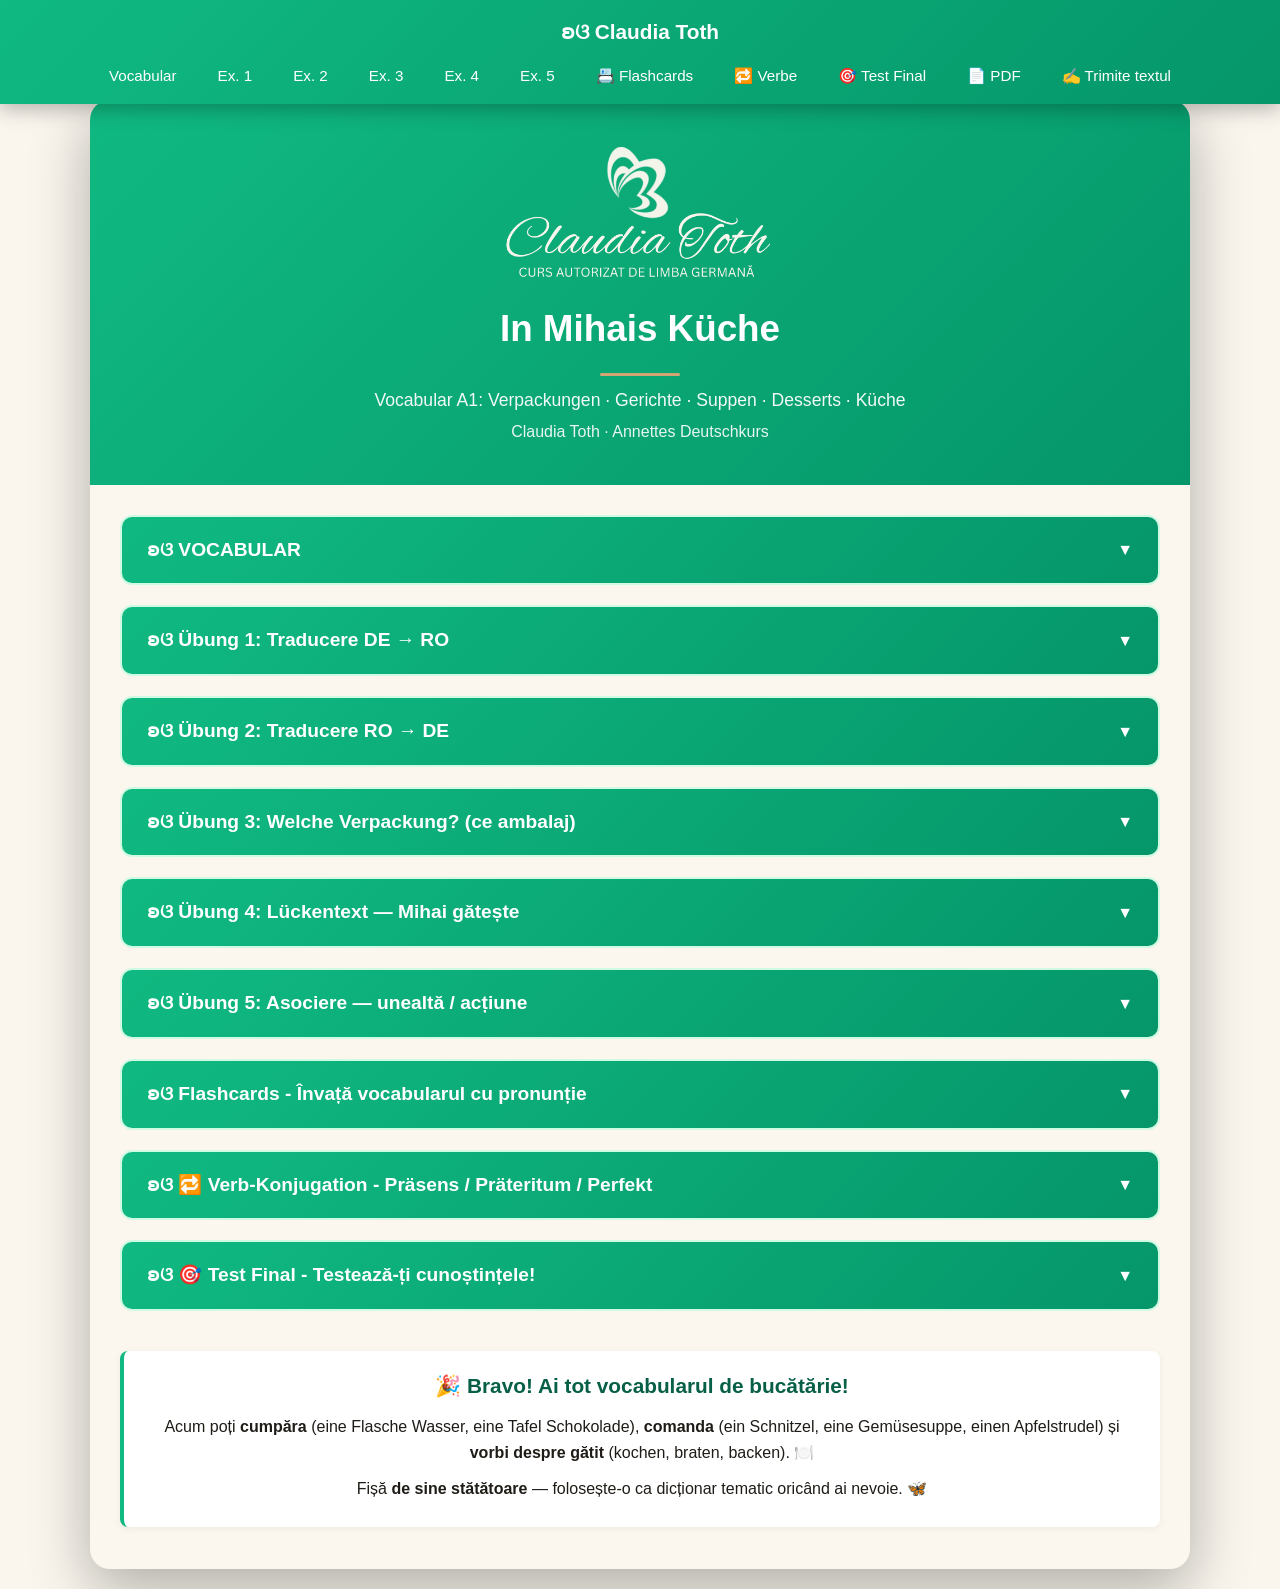
==== commit 8cb22ae3: "Align logo to brand standard: logo-claudia-toth.png header + PDF cover, clean h1 Co-Authored-By: Cla" ====
--- a/index.html
+++ b/index.html
@@ -32,7 +32,8 @@
 
     <div class="container" id="top">
         <div class="header">
-            <h1>ʚଓ In Mihais Küche</h1>
+            <img src="logo-claudia-toth.png" class="cover-logo" alt="Claudia Toth — Curs autorizat de limba germană">
+            <h1>In Mihais Küche</h1>
             <p class="subtitle">Vocabular A1: Verpackungen · Gerichte · Suppen · Desserts · Küche</p>
             <p>Claudia Toth · Annettes Deutschkurs</p>
         </div>
--- a/styles.css
+++ b/styles.css
@@ -11,12 +11,12 @@
 
 body {
     font-family: 'Segoe UI', Tahoma, Geneva, Verdana, sans-serif;
-    background: linear-gradient(135deg, #10b981 0%, #059669 100%);
+    background: #FAF6EE;
     line-height: 1.6;
     padding: 0;
     padding-top: 80px;
     min-height: 100vh;
-    color: #374151;
+    color: #1F1B16;
 }
 
 /* ============================================
@@ -75,7 +75,7 @@
 .container {
     max-width: 1100px;
     margin: 20px auto;
-    background: white;
+    background: #FBF7EF;
     border-radius: 20px;
     box-shadow: 0 20px 60px rgba(0,0,0,0.3);
     overflow: hidden;
@@ -88,6 +88,7 @@
     text-align: center;
 }
 
+.cover-logo { display: block; max-width: 280px; width: 60%; height: auto; margin: 0 auto 20px; }
 .header h1 {
     font-size: 2.3rem;
     margin-bottom: 10px;
@@ -150,7 +151,7 @@
 .section-content {
     display: none;
     padding: 25px;
-    background: #f0fdf4;
+    background: #FBF7EF;
 }
 
 .section-content.active {
@@ -236,7 +237,7 @@
     gap: 12px;
     margin-bottom: 18px;
     padding: 10px 14px;
-    background: #f0fdf4;
+    background: #FBF7EF;
     border-left: 4px solid #10b981;
     border-radius: 6px;
 }
@@ -313,7 +314,7 @@
 }
 
 .example-box .ro {
-    color: #6b7280;
+    color: #5A5147;
     font-size: 0.95rem;
     margin-top: 4px;
 }
@@ -347,7 +348,7 @@
 }
 
 .theory-table tr:nth-child(even) {
-    background: #f0fdf4;
+    background: #FBF7EF;
 }
 
 .theory-table .verb {
@@ -361,7 +362,7 @@
 }
 
 .theory-table .ro-text {
-    color: #6b7280;
+    color: #5A5147;
     font-style: italic;
     font-size: 0.95rem;
 }
@@ -403,7 +404,7 @@
 }
 
 .grammar-table tr:nth-child(even) {
-    background: #f0fdf4;
+    background: #FBF7EF;
 }
 
 /* Prima coloană (Pronume / Expresie) — nu se rupe pe 2 rânduri */
@@ -430,12 +431,12 @@
    EXERCIȚII
    ============================================ */
 .exercise-instruction {
-    background: #fffbeb;
-    border-left: 4px solid #f59e0b;
+    background: #F5F0E8;
+    border-left: 4px solid #D4A574;
     padding: 12px 18px;
     margin-bottom: 18px;
     border-radius: 8px;
-    color: #78350f;
+    color: #5A5147;
 }
 
 .exercise-item {
@@ -473,7 +474,7 @@
 }
 
 .input-group label {
-    color: #374151;
+    color: #1F1B16;
     font-size: 1rem;
     line-height: 1.5;
 }
@@ -523,7 +524,7 @@
 }
 
 .mc-option:hover {
-    background: #f0fdf4;
+    background: #FBF7EF;
 }
 
 .mc-option input[type="radio"] {
@@ -605,12 +606,12 @@
 }
 
 .btn-reset {
-    background: #6b7280;
+    background: #5A5147;
     color: white;
 }
 
 .btn-reset:hover {
-    background: #4b5563;
+    background: #433d35;
     transform: translateY(-2px);
     box-shadow: 0 8px 20px rgba(107, 114, 128, 0.4);
 }
@@ -687,7 +688,7 @@
 
 .flashcard .ro {
     font-size: 1.2rem;
-    color: #6b7280;
+    color: #5A5147;
     font-style: italic;
     display: none;
 }
@@ -702,7 +703,7 @@
     bottom: 12px;
     left: 0;
     right: 0;
-    color: #9ca3af;
+    color: #8a8175;
     font-size: 0.85rem;
 }
 
@@ -836,8 +837,8 @@
         -webkit-overflow-scrolling: touch;
         max-width: 100%;
         scrollbar-width: thin;
-        scrollbar-color: #f59e0b #fef3c7;
-        background-image: linear-gradient(to right, transparent calc(100% - 32px), rgba(245, 158, 11, 0.28) 100%);
+        scrollbar-color: #D4A574 #F5F0E8;
+        background-image: linear-gradient(to right, transparent calc(100% - 32px), rgba(212, 165, 116, 0.28) 100%);
         background-attachment: local;
         background-repeat: no-repeat;
     }
@@ -848,12 +849,12 @@
     }
     .theory-table::-webkit-scrollbar-track,
     .grammar-table::-webkit-scrollbar-track {
-        background: #fef3c7;
+        background: #F5F0E8;
         border-radius: 3px;
     }
     .theory-table::-webkit-scrollbar-thumb,
     .grammar-table::-webkit-scrollbar-thumb {
-        background: #f59e0b;
+        background: #D4A574;
         border-radius: 3px;
     }
 
@@ -861,15 +862,15 @@
     .grammar-table::before {
         content: '👈 Glisează lateral pentru toate coloanele 👉';
         display: block;
-        background: #fef3c7;
-        color: #92400e;
+        background: #F5F0E8;
+        color: #5A5147;
         padding: 6px 10px;
         font-size: 0.72rem;
         text-align: center;
         font-style: italic;
         border-radius: 6px 6px 0 0;
         white-space: nowrap;
-        border-bottom: 1px solid #f59e0b;
+        border-bottom: 1px solid #D4A574;
         position: sticky;
         left: 0;
     }
@@ -888,14 +889,14 @@
    ============================================ */
 .ro-translation {
     display: inline-block;
-    color: #6b7280;
+    color: #5A5147;
     font-style: italic;
     font-size: 0.88rem;
     font-weight: normal;
     line-height: 1.4;
     margin-top: 4px;
     padding-left: 8px;
-    border-left: 2px solid #fcd34d;
+    border-left: 2px solid #D4A574;
 }
 
 /* ============================================
@@ -918,7 +919,7 @@
 }
 
 .test-intro p {
-    color: #374151;
+    color: #1F1B16;
     margin-bottom: 15px;
 }
 
@@ -932,7 +933,7 @@
 
 .test-info-list li {
     padding: 8px 0;
-    color: #374151;
+    color: #1F1B16;
 }
 
 .btn-large {
@@ -981,7 +982,7 @@
 
 /* Întrebarea curentă */
 .test-question {
-    background: #f0fdf4;
+    background: #FBF7EF;
     padding: 25px;
     border-radius: 10px;
     margin-bottom: 20px;
@@ -997,35 +998,35 @@
 
 .test-question-content {
     font-size: 1.15rem;
-    color: #374151;
+    color: #1F1B16;
     line-height: 1.8;
     margin-bottom: 12px;
 }
 
 .test-blank {
-    background: #fef3c7;
+    background: #F5F0E8;
     padding: 4px 16px;
     border-radius: 6px;
-    border: 2px dashed #f59e0b;
-    color: #78350f;
+    border: 2px dashed #D4A574;
+    color: #5A5147;
     font-weight: bold;
     margin-right: 8px;
 }
 
 .test-translation {
     display: block;
-    color: #6b7280;
+    color: #5A5147;
     font-style: italic;
     margin: 10px 0;
     font-size: 0.95rem;
 }
 
 .test-ro-text {
-    background: #fff7ed;
+    background: #F5F0E8;
     padding: 15px;
     border-radius: 8px;
-    border-left: 4px solid #f59e0b;
-    color: #78350f;
+    border-left: 4px solid #D4A574;
+    color: #5A5147;
     font-weight: 500;
 }
 
@@ -1062,7 +1063,7 @@
 
 .test-mc .mc-option:hover {
     border-color: #10b981;
-    background: #f0fdf4;
+    background: #FBF7EF;
 }
 
 /* Controale wizard */
@@ -1075,12 +1076,12 @@
 }
 
 .btn-secondary {
-    background: #6b7280;
+    background: #5A5147;
     color: white;
 }
 
 .btn-secondary:hover {
-    background: #4b5563;
+    background: #433d35;
     transform: translateY(-2px);
     box-shadow: 0 4px 12px rgba(107, 114, 128, 0.4);
 }
@@ -1094,13 +1095,13 @@
 
 /* Buton ÎNAPOI LA TEORIE */
 .btn-back {
-    background: linear-gradient(135deg, #6366f1 0%, #4f46e5 100%);
+    background: linear-gradient(135deg, #5A5147 0%, #433d35 100%);
     color: white;
 }
 
 .btn-back:hover {
     transform: translateY(-2px);
-    box-shadow: 0 8px 20px rgba(99, 102, 241, 0.4);
+    box-shadow: 0 8px 20px rgba(90, 81, 71, 0.4);
 }
 
 .test-back-top {
@@ -1177,7 +1178,7 @@
 
 /* Stats categorii */
 .test-stats {
-    background: #f0fdf4;
+    background: #FBF7EF;
     padding: 20px;
     border-radius: 10px;
     margin-bottom: 20px;
@@ -1197,7 +1198,7 @@
 .test-stats li {
     padding: 8px 0;
     border-bottom: 1px solid #d1fae5;
-    color: #374151;
+    color: #1F1B16;
 }
 
 .test-stats li:last-child {
@@ -1319,7 +1320,7 @@
 }
 .cast-card .detail {
     font-size: 0.65rem;
-    color: #6b7280;
+    color: #5A5147;
     line-height: 1.2;
     margin-top: 2px;
 }
@@ -1363,12 +1364,12 @@
 }
 .dialog-text {
     font-size: 0.95rem;
-    color: #1f2937;
+    color: #1F1B16;
     line-height: 1.5;
 }
 .dialog-text .translation {
     display: block;
-    color: #6b7280;
+    color: #5A5147;
     font-style: italic;
     font-size: 0.82rem;
     margin-top: 3px;
@@ -1376,8 +1377,8 @@
 
 /* Note from Andreea (co-narator) */
 .andreea-note {
-    background: #fffbeb;
-    border-left: 4px solid #f59e0b;
+    background: #F5F0E8;
+    border-left: 4px solid #D4A574;
     border-radius: 0 8px 8px 0;
     padding: 12px 16px;
     margin: 14px 0;
@@ -1396,7 +1397,7 @@
 }
 .andreea-note-content .speaker {
     font-weight: 700;
-    color: #92400e;
+    color: #5A5147;
     font-size: 0.85rem;
     margin-bottom: 4px;
 }
@@ -1404,7 +1405,7 @@
     content: "💚 ";
 }
 .andreea-note-content .text {
-    color: #78350f;
+    color: #5A5147;
     font-size: 0.92rem;
     font-style: italic;
     line-height: 1.55;
@@ -1455,4 +1456,16 @@
         overflow-x: auto !important;
         -webkit-overflow-scrolling: touch !important;
     }
-}+}
+
+/* ===== BRAND v2 — linie aurie 80x3px sub h1 (rebrand iunie 2026) ===== */
+.header h1 { position: relative; }
+.header h1::after {
+    content: "";
+    display: block;
+    width: 80px;
+    height: 3px;
+    background: #D4A574;
+    margin: 14px auto 0;
+    border-radius: 2px;
+}
